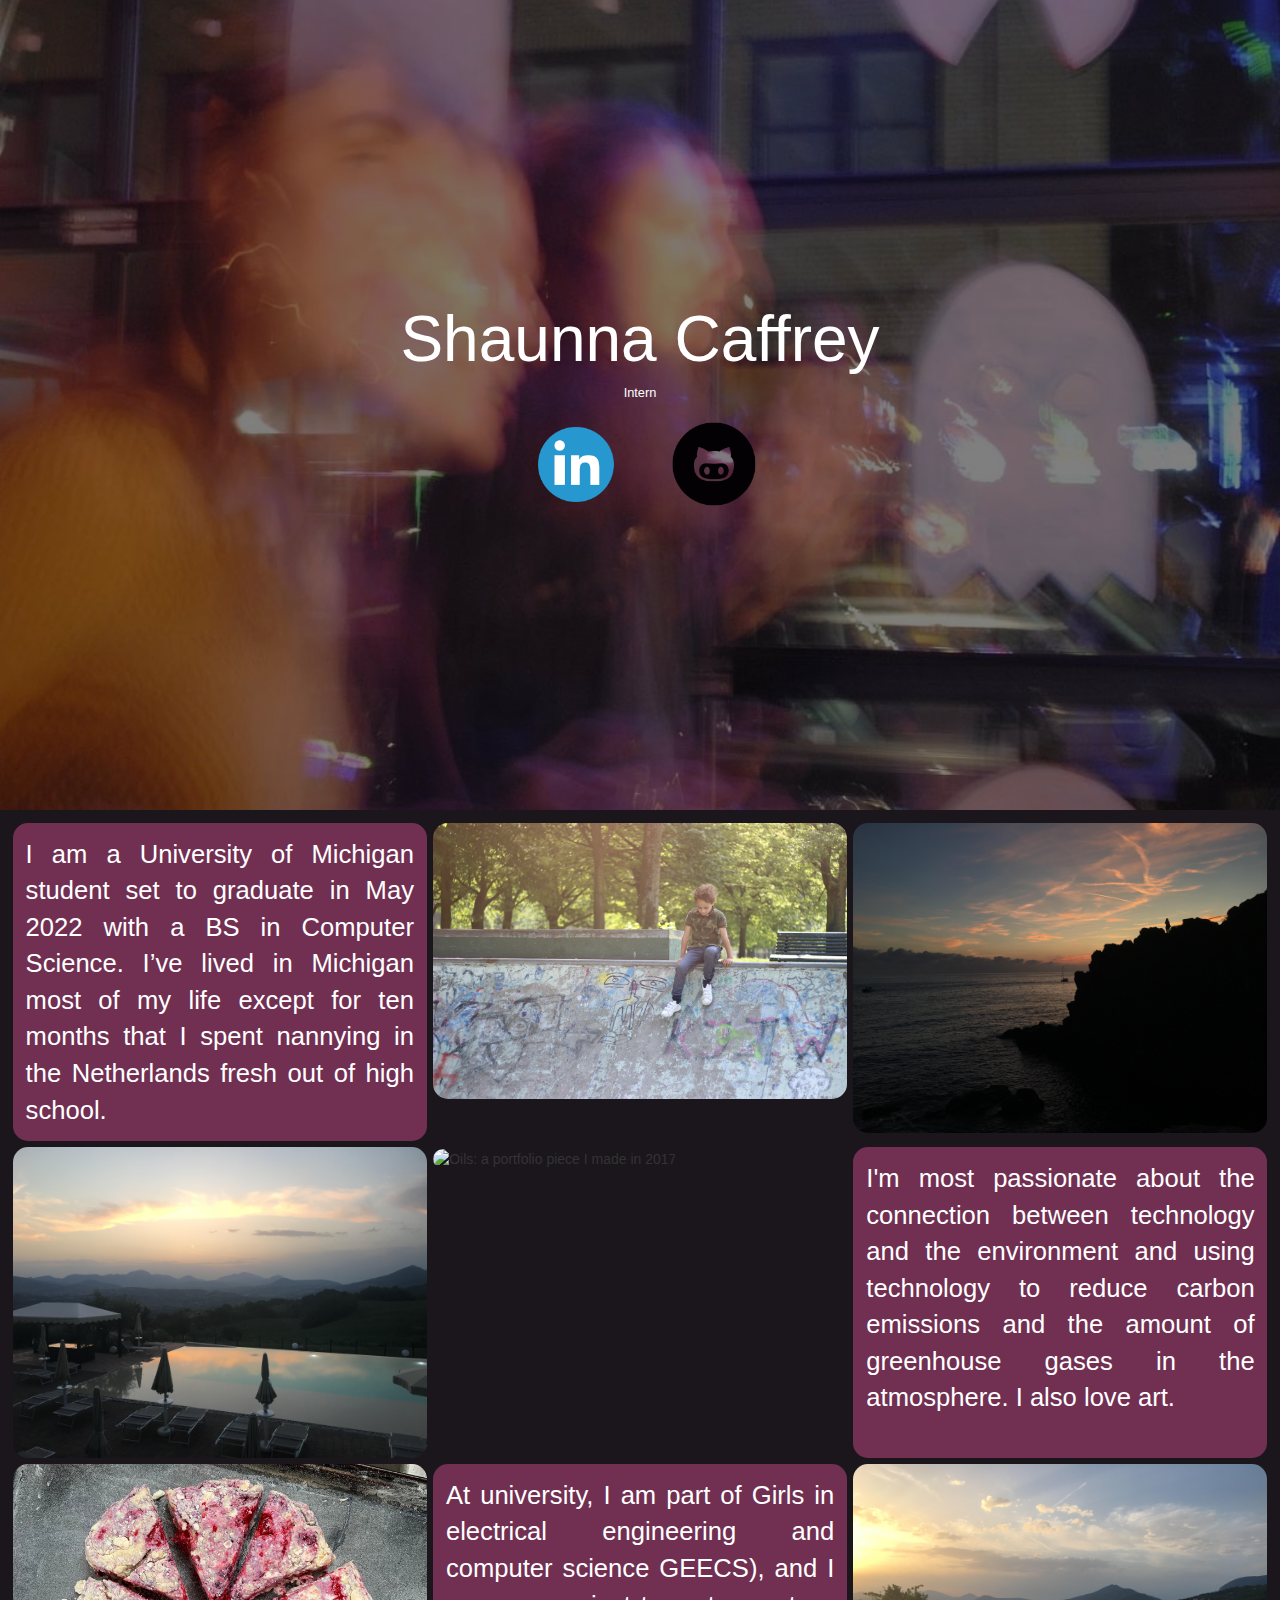
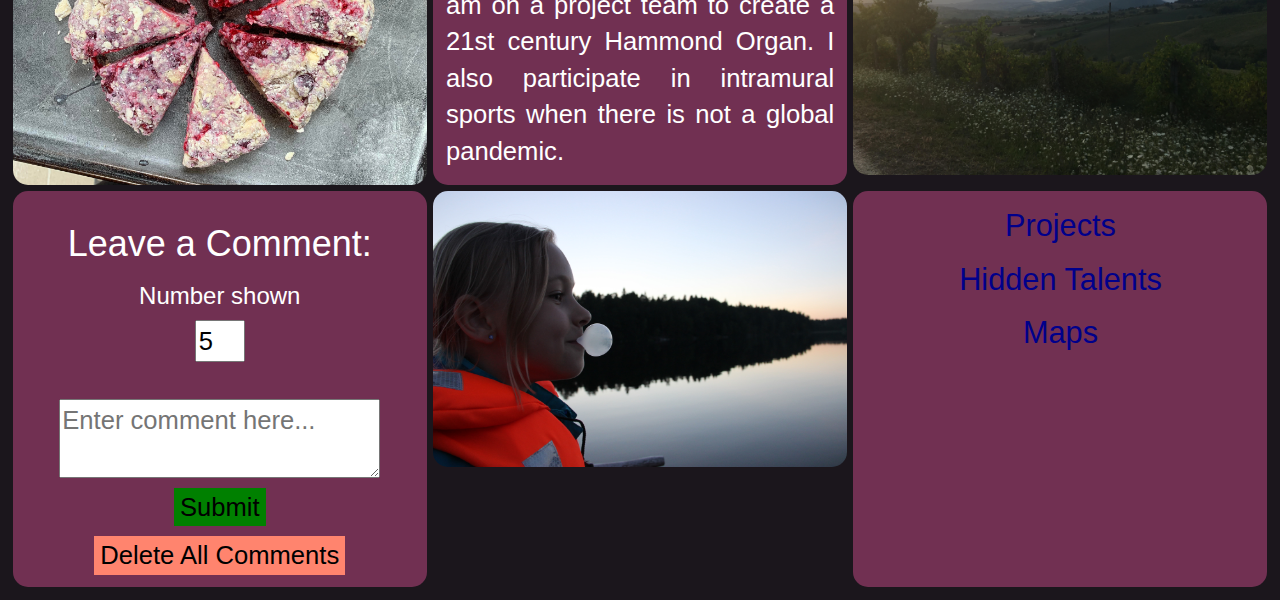
==== portfolio/src/main/webapp/index.html @ b06ecd88 "add map page, dark mode, markers" ====
<!DOCTYPE html>
<html>
  <head>
    <title>My Portfolio</title>
    <meta name="viewport" content="width=device-width, initial-scale=1">
    <style>
      body, html {
        height:100%;
        margin:0;
        font-family: arial, helvetica, sans-serif;
      }
    </style>
    <meta charset="utf-8">
    <link rel="stylesheet" href="https://maxcdn.bootstrapcdn.com/bootstrap/3.3.7/css/bootstrap.min.css">
    <link rel="stylesheet" href="style.css">
    <script src="script.js"></script>
    <script src="https://ajax.googleapis.com/ajax/libs/jquery/3.2.0/jquery.min.js"></script>
    <script src="https://maxcdn.bootstrapcdn.com/bootstrap/3.3.7/js/bootstrap.min.js"></script>

  </head>

  <body onload="getComments(fillNumComments())">
    <div class="hero-image">
      <div class="hero-text">
        <h1 style="font-size:5vw">Shaunna Caffrey</h1>
        <p style="font-size: 1vw">Intern</p>
        <p>
          <a href="https://www.linkedin.com/in/shaunna-caffrey-927516178">
              <img src="images/linkedIn.png"  class="logos" style="width:8vw;height:8vw">
          </a>
          <a href="https://github.com/shmcaffrey">
              <img src="images/github.png"  class="logos" style="width:6.5vw;height:6.5vw">
          </a>
        </p>
      </div>
    </div>
    <div class="break-container"></div>
    <div class="grid-container">
        <div class="grid-text">
          I am a University of Michigan student set to graduate in May 2022 with a BS in
          Computer Science. I’ve lived in Michigan most of my life except for ten months
          that I spent nannying in the Netherlands fresh out of high school.
        </div>
        <div class="grid-item">
            <img src="images/mo.jpg" style="max-width: 100%"
                 title="The Netherlands: one of the kids I nannied for hanging out at a skate park.">
        </div>
        <div class="grid-item">
            <img src="images/person.jpg" style="max-width: 100%"
                 title="Cinque Terre: On the cliffs to nowhere">
        </div>
        <div class="grid-item">
            <img src="images/pool.jpg" style="max-width: 100%" title="Fabriano, Italy: the infinity pool">
        </div>
        <div class="grid-item">
            <img src="images/Shaunna4.jpg" style="max-width: 100%" title="Oils: a portfolio piece I made in 2017">
        </div>
        <div class="grid-text">
          I'm most passionate about the connection between technology and the environment
          and using technology to reduce carbon emissions and the amount of greenhouse
          gases in the atmosphere. I also love art.
        </div>
        <div class="grid-item">
            <img src="images/scones.jpg" style="max-width: 100%" title="Scones:  Raspberry and lemon!">
        </div>
        <div class="grid-text">
          At university, I am part of Girls in electrical engineering and computer science
          GEECS), and I am on a project team to create a 21st century Hammond Organ. I also
          participate in intramural sports when there is not a global pandemic.
        </div>
        <div class="grid-item">
            <img src="images/mtn1.jpg" style="max-width: 100%" title="Fabriano: The beautiful countryside">
        </div>
        <div style="text-align: center" class="grid-text">
          <h1>Leave a Comment:</h1>
          <h3>Number shown</h3>
          <form action="/data" style="color:black">
            <input type="number" style="width:50px" id="num-comments" name="num-comments" min="0" value="5" onchange="getComments(this.value)">
           </form>
           <br/>
           <form action="/data" method="POST" style="color:black">
            <textarea name="text-input" placeholder="Enter comment here..."></textarea>
            <input id="submit-button" type="submit"/>
          </form>
          <ul id="comment-container"></ul>
          <form action="/data" method="POST" style="color:black">
            <button id="delete-button" onclick="deleteAllComments()">Delete All Comments</button>
          </form>
        </div>
        <div class="grid-item">
            <img src="images/gum.jpg" style="max-width: 100%;" alt="Photo of girl blowing bubblegum"
                 title="Stockholm, Sweden: cousin blowing bubble gum while looking for otters">
        </div>
        <div style="text-align: center" class="grid-text">
            <p><a href="projects.html">Projects</a></P>
            <p><a href="hidTalents.html">Hidden Talents</a></p>
            <p><a href="maps.html">Maps</a></p>
        </div>
    </div>
  </body>
</html>
---- portfolio/src/main/webapp/style.css ----
body {
  background: #1B161C;
  background-repeat: no-repeat;
  background-attachment: fixed;
  background-size: cover;
}

#content {
  padding-left: 10%;
  padding-right: 10%;
  font-family: arial;
}

#break-container {
  margin-top: 20px;
}

#greeting-container {
    margin-top: 20px;
}

.hero-image{
  background-image: linear-gradient(rgba(0,0,0,.5), rgba(0,0,0,.5)), url(images/back.jpg);
  height: 90%;
  background-position: center;
  background-repeat: none;
  background-size: cover;
  position: relative;
}

.hero-text {
  text-align: center;
  position: absolute;
  top: 50%;
  left: 50%;
  transform: translate(-50%, -50%);
  color: white;
}

.grid-container {
    display: grid;
    grid-template-columns: 33% 33% 33%;
    padding: 1vw;
    grid-gap: .5vw;
}

.grid-text {
    border-radius: 15px;
    background-color: #713052;
    text-align: justify;
    color: white;
    padding: 1vw;
    font-size: 2vw;
}

.grid-item {
    border-radius: 15px;
}


a:link {
    font-size: larger;
    padding: 20px;
    color: darkblue;
    background-color: transparent;
    text-decoration: none;
}

a:visited {
    color: lightblue;
}

a:hover {
    color: blueviolet;
    text-decoration: underline;
}

img {
    border-radius: 15px;
    max-width: 100%;
}

.logos:hover {
    opacity: 0.7;
    cursor: pointer;
}

#delete-button {
    background-color: rgb(255, 132, 110);
    border:none;
}

#submit-button {
  background-color:green;
  border:none;
}
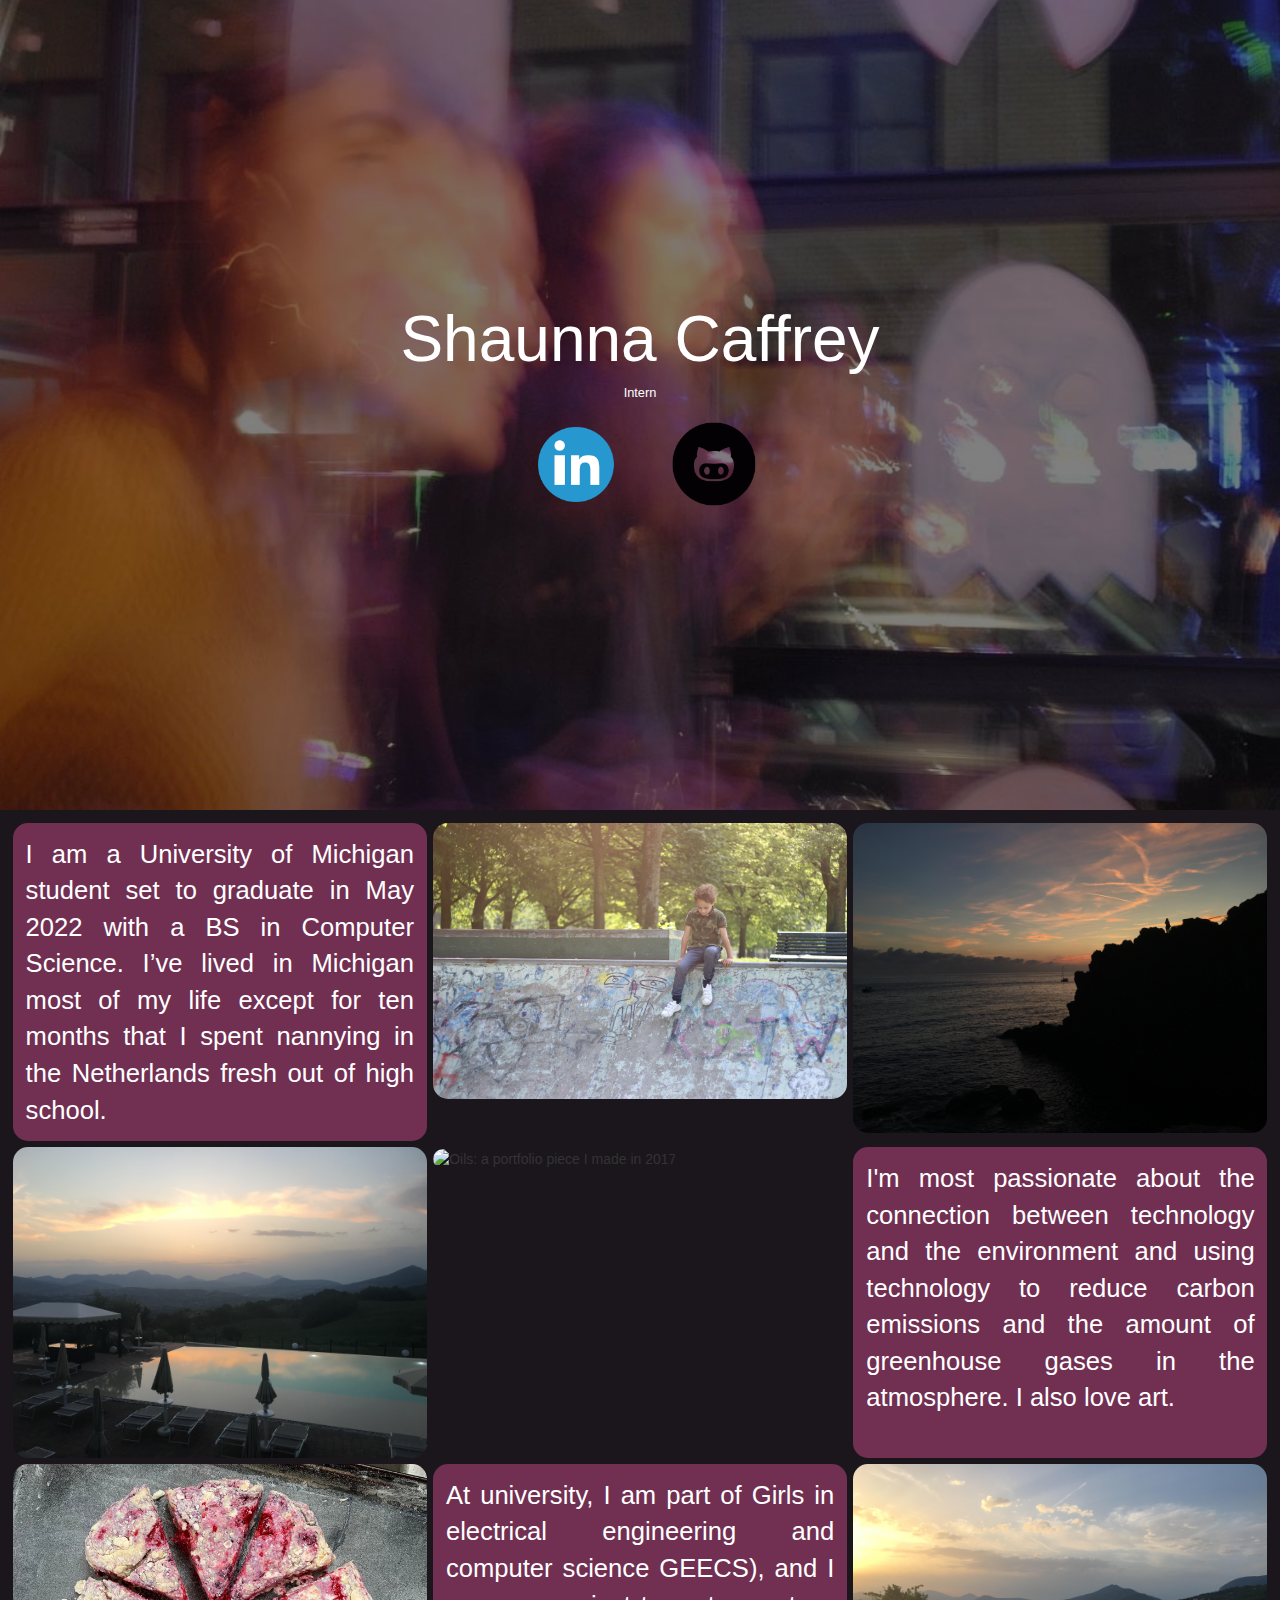
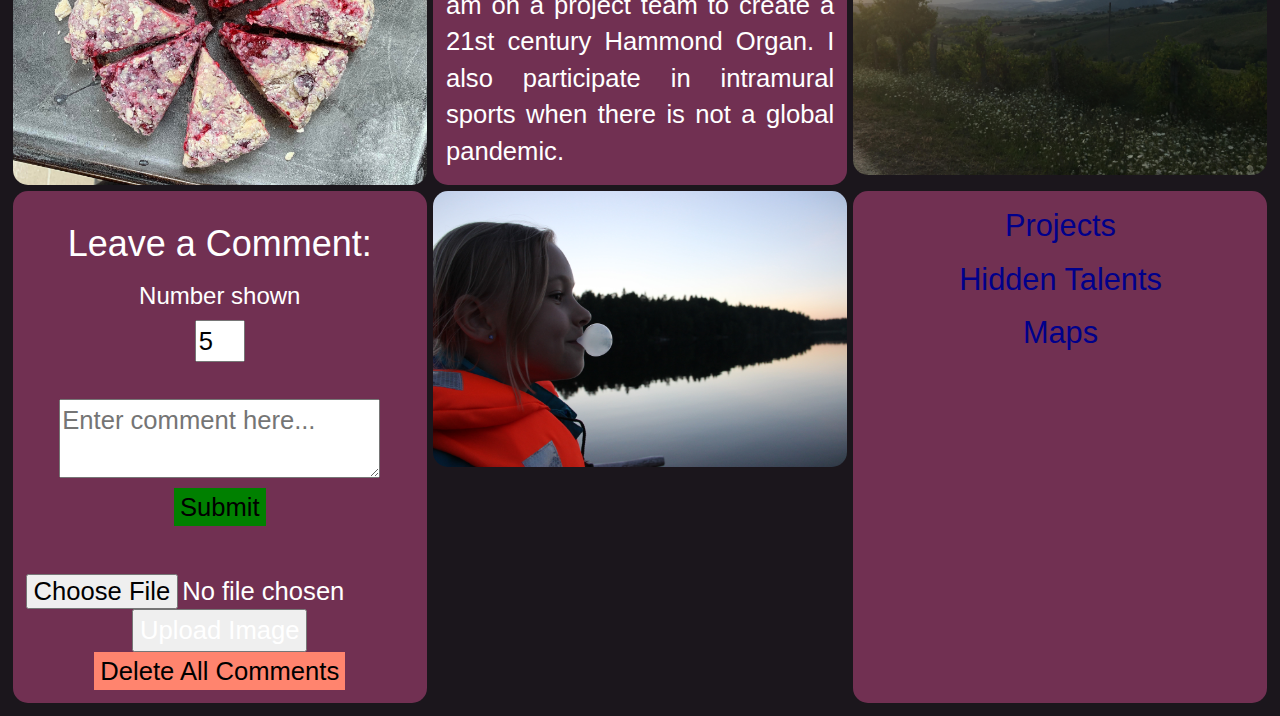
==== commit d249e5aa: "add blobstore entities" ====
--- a/portfolio/src/main/webapp/index.html
+++ b/portfolio/src/main/webapp/index.html
@@ -34,68 +34,94 @@
         </p>
       </div>
     </div>
+
+<!-- TODO https://www.w3schools.com/howto/tryit.asp?filename=tryhow_css_image_grid_responsive responsive grid for style  -->
+
     <div class="break-container"></div>
     <div class="grid-container">
-        <div class="grid-text">
-          I am a University of Michigan student set to graduate in May 2022 with a BS in
-          Computer Science. I’ve lived in Michigan most of my life except for ten months
-          that I spent nannying in the Netherlands fresh out of high school.
-        </div>
-        <div class="grid-item">
-            <img src="images/mo.jpg" style="max-width: 100%"
-                 title="The Netherlands: one of the kids I nannied for hanging out at a skate park.">
-        </div>
-        <div class="grid-item">
-            <img src="images/person.jpg" style="max-width: 100%"
-                 title="Cinque Terre: On the cliffs to nowhere">
-        </div>
-        <div class="grid-item">
-            <img src="images/pool.jpg" style="max-width: 100%" title="Fabriano, Italy: the infinity pool">
-        </div>
-        <div class="grid-item">
-            <img src="images/Shaunna4.jpg" style="max-width: 100%" title="Oils: a portfolio piece I made in 2017">
-        </div>
-        <div class="grid-text">
-          I'm most passionate about the connection between technology and the environment
-          and using technology to reduce carbon emissions and the amount of greenhouse
-          gases in the atmosphere. I also love art.
-        </div>
-        <div class="grid-item">
-            <img src="images/scones.jpg" style="max-width: 100%" title="Scones:  Raspberry and lemon!">
-        </div>
-        <div class="grid-text">
-          At university, I am part of Girls in electrical engineering and computer science
-          GEECS), and I am on a project team to create a 21st century Hammond Organ. I also
-          participate in intramural sports when there is not a global pandemic.
-        </div>
-        <div class="grid-item">
-            <img src="images/mtn1.jpg" style="max-width: 100%" title="Fabriano: The beautiful countryside">
-        </div>
-        <div style="text-align: center" class="grid-text">
-          <h1>Leave a Comment:</h1>
-          <h3>Number shown</h3>
-          <form action="/data" style="color:black">
-            <input type="number" style="width:50px" id="num-comments" name="num-comments" min="0" value="5" onchange="getComments(this.value)">
-           </form>
-           <br/>
-           <form action="/data" method="POST" style="color:black">
-            <textarea name="text-input" placeholder="Enter comment here..."></textarea>
-            <input id="submit-button" type="submit"/>
-          </form>
-          <ul id="comment-container"></ul>
-          <form action="/data" method="POST" style="color:black">
-            <button id="delete-button" onclick="deleteAllComments()">Delete All Comments</button>
-          </form>
-        </div>
-        <div class="grid-item">
-            <img src="images/gum.jpg" style="max-width: 100%;" alt="Photo of girl blowing bubblegum"
-                 title="Stockholm, Sweden: cousin blowing bubble gum while looking for otters">
-        </div>
-        <div style="text-align: center" class="grid-text">
-            <p><a href="projects.html">Projects</a></P>
-            <p><a href="hidTalents.html">Hidden Talents</a></p>
-            <p><a href="maps.html">Maps</a></p>
-        </div>
+      <div class="grid-text">
+        I am a University of Michigan student set to graduate in May 2022 with a BS in
+        Computer Science. I’ve lived in Michigan most of my life except for ten months
+        that I spent nannying in the Netherlands fresh out of high school.
+      </div>
+      
+      <div class="grid-item">
+          <img src="images/mo.jpg" style="max-width: 100%"
+                title="The Netherlands: one of the kids I nannied for hanging out at a skate park.">
+      </div>
+      <div class="grid-item">
+          <img src="images/person.jpg" style="max-width: 100%"
+                title="Cinque Terre: On the cliffs to nowhere">
+      </div>
+      <div class="grid-item">
+          <img src="images/pool.jpg" style="max-width: 100%" title="Fabriano, Italy: the infinity pool">
+      </div>
+      <div class="grid-item">
+          <img src="images/Shaunna4.jpg" style="max-width: 100%" title="Oils: a portfolio piece I made in 2017">
+      </div>
+
+      <div class="grid-text">
+        I'm most passionate about the connection between technology and the environment
+        and using technology to reduce carbon emissions and the amount of greenhouse
+        gases in the atmosphere. I also love art.
+      </div>
+
+      <div class="grid-item">
+          <img src="images/scones.jpg" style="max-width: 100%" title="Scones:  Raspberry and lemon!">
+      </div>
+
+      <div class="grid-text">
+        At university, I am part of Girls in electrical engineering and computer science
+        GEECS), and I am on a project team to create a 21st century Hammond Organ. I also
+        participate in intramural sports when there is not a global pandemic.
+      </div>
+
+      <div class="grid-item">
+          <img src="images/mtn1.jpg" style="max-width: 100%" title="Fabriano: The beautiful countryside">
+      </div>
+
+      <div style="text-align: center" class="grid-text">
+        <h1>Leave a Comment:</h1>
+        <h3>Number shown</h3>
+
+        <form action="/data" style="color:black">
+          <input type="number" style="width:50px" id="num-comments" name="num-comments" min="0" value="5" onchange="getComments(this.value)">
+        </form>
+        <br/>
+
+        <form action="/data" method="POST" style="color:black">
+          <textarea name="text-input" placeholder="Enter comment here..."></textarea>
+          <input id="submit-button" type="submit"/>
+          <br/>
+        </form>
+
+        <ul id="comment-container"></ul>
+
+        <form id="image-form" class="hidden" method="POST" enctype="multipart/form-data">
+          <br/>
+          <input type="file" name="image">
+          <input type="submit" value="Upload Image">
+          </br>
+        </form>
+
+        <form action="/data" method="POST" style="color:black">
+          <button id="delete-button" onclick="deleteAllComments()">Delete All Comments</button>
+        </form>
+
+      </div>
+
+      <div class="grid-item">
+          <img src="images/gum.jpg" style="max-width: 100%;" alt="Photo of girl blowing bubblegum"
+                title="Stockholm, Sweden: cousin blowing bubble gum while looking for otters">
+      </div>
+
+      <div style="text-align: center" class="grid-text">
+          <p><a href="projects.html">Projects</a></P>
+          <p><a href="hidTalents.html">Hidden Talents</a></p>
+          <p><a href="maps.html">Maps</a></p>
+      </div>
+      <div hidden class="slideshow-container">
+      </div>
     </div>
   </body>
 </html>
--- a/portfolio/src/main/webapp/style.css
+++ b/portfolio/src/main/webapp/style.css
@@ -93,4 +93,103 @@
 #submit-button {
   background-color:green;
   border:none;
+}
+
+/* elements below are for slideshow */
+* {box-sizing: border-box}
+body {font-family: Verdana, sans-serif; margin:0}
+.mySlides {display: none}
+img {vertical-align: middle;}
+
+/* Slideshow container */
+.slideshow-container {
+  max-width: 1000px;
+  position: relative;
+  margin: auto;
+}
+
+/* Next & previous buttons */
+.prev, .next {
+  cursor: pointer;
+  position: absolute;
+  top: 50%;
+  width: auto;
+  padding: 16px;
+  margin-top: -22px;
+  color: white;
+  font-weight: bold;
+  font-size: 18px;
+  transition: 0.6s ease;
+  border-radius: 0 3px 3px 0;
+  user-select: none;
+}
+
+/* Position the "next button" to the right */
+.next {
+  right: 0;
+  border-radius: 3px 0 0 3px;
+}
+
+/* On hover, add a black background color with a little bit see-through */
+.prev:hover, .next:hover {
+  background-color: rgba(0,0,0,0.8);
+}
+
+/* Caption text */
+.text {
+  color: #f2f2f2;
+  font-size: 15px;
+  padding: 8px 12px;
+  position: absolute;
+  bottom: 8px;
+  width: 100%;
+  text-align: center;
+}
+
+/* Number text (1/3 etc) */
+.numbertext {
+  color: #f2f2f2;
+  font-size: 12px;
+  padding: 8px 12px;
+  position: absolute;
+  top: 0;
+}
+
+/* The dots/bullets/indicators */
+.dot {
+  cursor: pointer;
+  height: 15px;
+  width: 15px;
+  margin: 0 2px;
+  background-color: #bbb;
+  border-radius: 50%;
+  display: inline-block;
+  transition: background-color 0.6s ease;
+}
+
+.active, .dot:hover {
+  background-color: #717171;
+}
+
+/* Fading animation */
+.fade {
+  -webkit-animation-name: fade;
+  -webkit-animation-duration: 1.5s;
+  animation-name: fade;
+  animation-duration: 1.5s;
+}
+
+@-webkit-keyframes fade {
+  from {opacity: .4} 
+  to {opacity: 1}
+}
+
+@keyframes fade {
+  from {opacity: .4} 
+  to {opacity: 1}
+}
+
+/* On smaller screens, decrease text size */
+@media only screen and (max-width: 300px) {
+  .prev, .next,.text {font-size: 11px}
 }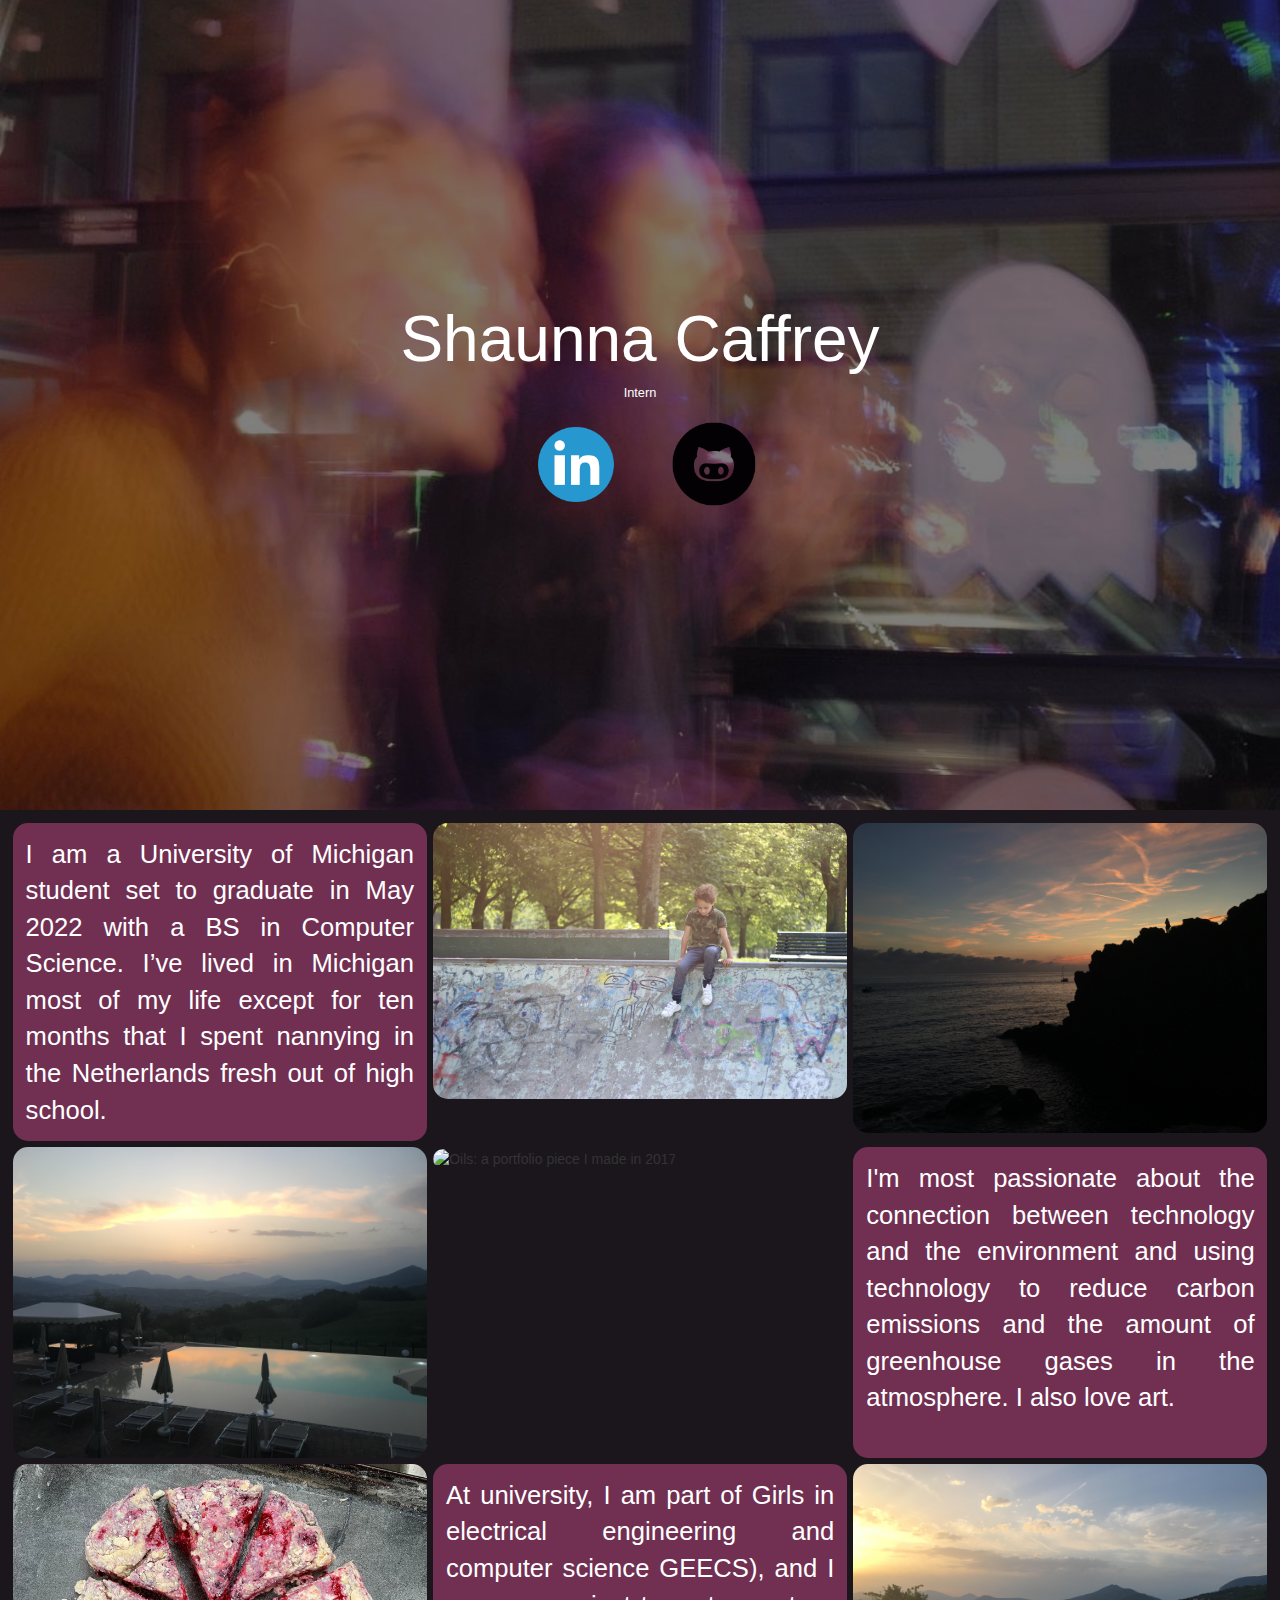
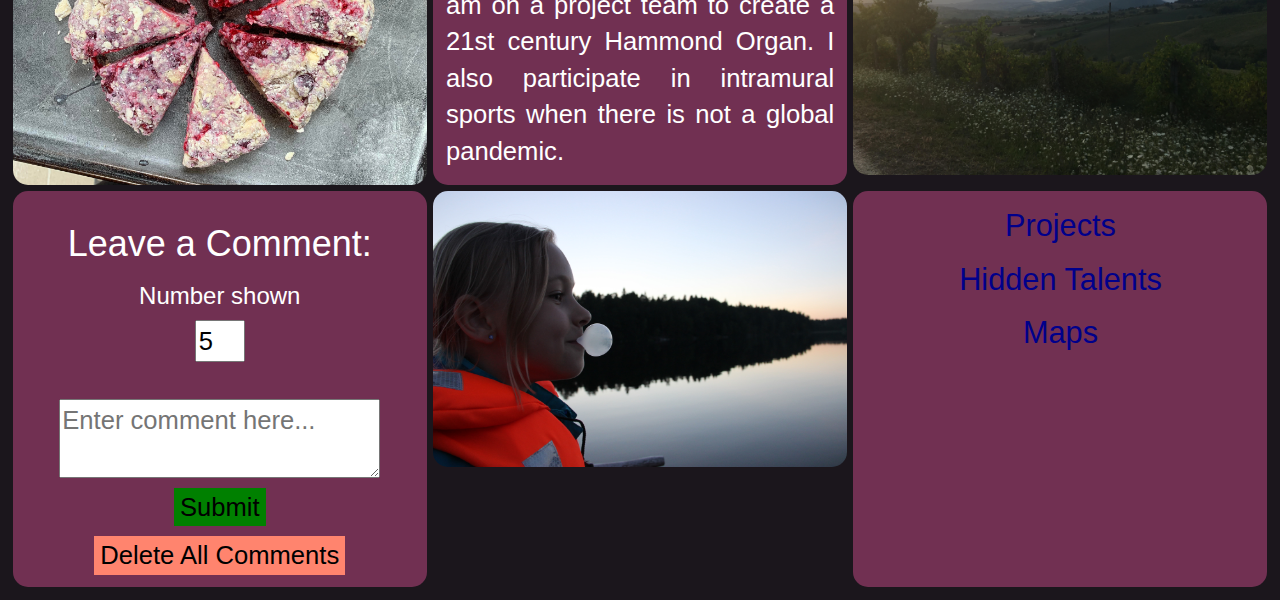
==== commit 5e0cb6aa: "Merge pull request #17 from shmcaffrey/ShDevelopment" ====
--- a/portfolio/src/main/webapp/index.html
+++ b/portfolio/src/main/webapp/index.html
@@ -34,94 +34,68 @@
         </p>
       </div>
     </div>
-
-<!-- TODO https://www.w3schools.com/howto/tryit.asp?filename=tryhow_css_image_grid_responsive responsive grid for style  -->
-
     <div class="break-container"></div>
     <div class="grid-container">
-      <div class="grid-text">
-        I am a University of Michigan student set to graduate in May 2022 with a BS in
-        Computer Science. I’ve lived in Michigan most of my life except for ten months
-        that I spent nannying in the Netherlands fresh out of high school.
-      </div>
-      
-      <div class="grid-item">
-          <img src="images/mo.jpg" style="max-width: 100%"
-                title="The Netherlands: one of the kids I nannied for hanging out at a skate park.">
-      </div>
-      <div class="grid-item">
-          <img src="images/person.jpg" style="max-width: 100%"
-                title="Cinque Terre: On the cliffs to nowhere">
-      </div>
-      <div class="grid-item">
-          <img src="images/pool.jpg" style="max-width: 100%" title="Fabriano, Italy: the infinity pool">
-      </div>
-      <div class="grid-item">
-          <img src="images/Shaunna4.jpg" style="max-width: 100%" title="Oils: a portfolio piece I made in 2017">
-      </div>
-
-      <div class="grid-text">
-        I'm most passionate about the connection between technology and the environment
-        and using technology to reduce carbon emissions and the amount of greenhouse
-        gases in the atmosphere. I also love art.
-      </div>
-
-      <div class="grid-item">
-          <img src="images/scones.jpg" style="max-width: 100%" title="Scones:  Raspberry and lemon!">
-      </div>
-
-      <div class="grid-text">
-        At university, I am part of Girls in electrical engineering and computer science
-        GEECS), and I am on a project team to create a 21st century Hammond Organ. I also
-        participate in intramural sports when there is not a global pandemic.
-      </div>
-
-      <div class="grid-item">
-          <img src="images/mtn1.jpg" style="max-width: 100%" title="Fabriano: The beautiful countryside">
-      </div>
-
-      <div style="text-align: center" class="grid-text">
-        <h1>Leave a Comment:</h1>
-        <h3>Number shown</h3>
-
-        <form action="/data" style="color:black">
-          <input type="number" style="width:50px" id="num-comments" name="num-comments" min="0" value="5" onchange="getComments(this.value)">
-        </form>
-        <br/>
-
-        <form action="/data" method="POST" style="color:black">
-          <textarea name="text-input" placeholder="Enter comment here..."></textarea>
-          <input id="submit-button" type="submit"/>
-          <br/>
-        </form>
-
-        <ul id="comment-container"></ul>
-
-        <form id="image-form" class="hidden" method="POST" enctype="multipart/form-data">
-          <br/>
-          <input type="file" name="image">
-          <input type="submit" value="Upload Image">
-          </br>
-        </form>
-
-        <form action="/data" method="POST" style="color:black">
-          <button id="delete-button" onclick="deleteAllComments()">Delete All Comments</button>
-        </form>
-
-      </div>
-
-      <div class="grid-item">
-          <img src="images/gum.jpg" style="max-width: 100%;" alt="Photo of girl blowing bubblegum"
-                title="Stockholm, Sweden: cousin blowing bubble gum while looking for otters">
-      </div>
-
-      <div style="text-align: center" class="grid-text">
-          <p><a href="projects.html">Projects</a></P>
-          <p><a href="hidTalents.html">Hidden Talents</a></p>
-          <p><a href="maps.html">Maps</a></p>
-      </div>
-      <div hidden class="slideshow-container">
-      </div>
+        <div class="grid-text">
+          I am a University of Michigan student set to graduate in May 2022 with a BS in
+          Computer Science. I’ve lived in Michigan most of my life except for ten months
+          that I spent nannying in the Netherlands fresh out of high school.
+        </div>
+        <div class="grid-item">
+            <img src="images/mo.jpg" style="max-width: 100%"
+                 title="The Netherlands: one of the kids I nannied for hanging out at a skate park.">
+        </div>
+        <div class="grid-item">
+            <img src="images/person.jpg" style="max-width: 100%"
+                 title="Cinque Terre: On the cliffs to nowhere">
+        </div>
+        <div class="grid-item">
+            <img src="images/pool.jpg" style="max-width: 100%" title="Fabriano, Italy: the infinity pool">
+        </div>
+        <div class="grid-item">
+            <img src="images/Shaunna4.jpg" style="max-width: 100%" title="Oils: a portfolio piece I made in 2017">
+        </div>
+        <div class="grid-text">
+          I'm most passionate about the connection between technology and the environment
+          and using technology to reduce carbon emissions and the amount of greenhouse
+          gases in the atmosphere. I also love art.
+        </div>
+        <div class="grid-item">
+            <img src="images/scones.jpg" style="max-width: 100%" title="Scones:  Raspberry and lemon!">
+        </div>
+        <div class="grid-text">
+          At university, I am part of Girls in electrical engineering and computer science
+          GEECS), and I am on a project team to create a 21st century Hammond Organ. I also
+          participate in intramural sports when there is not a global pandemic.
+        </div>
+        <div class="grid-item">
+            <img src="images/mtn1.jpg" style="max-width: 100%" title="Fabriano: The beautiful countryside">
+        </div>
+        <div style="text-align: center" class="grid-text">
+          <h1>Leave a Comment:</h1>
+          <h3>Number shown</h3>
+          <form action="/data" style="color:black">
+            <input type="number" style="width:50px" id="num-comments" name="num-comments" min="0" value="5" onchange="getComments(this.value)">
+           </form>
+           <br/>
+           <form action="/data" method="POST" style="color:black">
+            <textarea name="text-input" placeholder="Enter comment here..."></textarea>
+            <input id="submit-button" type="submit"/>
+          </form>
+          <ul id="comment-container"></ul>
+          <form action="/data" method="POST" style="color:black">
+            <button id="delete-button" onclick="deleteAllComments()">Delete All Comments</button>
+          </form>
+        </div>
+        <div class="grid-item">
+            <img src="images/gum.jpg" style="max-width: 100%;" alt="Photo of girl blowing bubblegum"
+                 title="Stockholm, Sweden: cousin blowing bubble gum while looking for otters">
+        </div>
+        <div style="text-align: center" class="grid-text">
+            <p><a href="projects.html">Projects</a></P>
+            <p><a href="hidTalents.html">Hidden Talents</a></p>
+            <p><a href="maps.html">Maps</a></p>
+        </div>
     </div>
   </body>
 </html>
--- a/portfolio/src/main/webapp/style.css
+++ b/portfolio/src/main/webapp/style.css
@@ -104,8 +104,16 @@
 /* Slideshow container */
 .slideshow-container {
   max-width: 1000px;
+  max-height: 700px;
   position: relative;
   margin: auto;
+}
+
+img.slideshow-img {
+    height: 50vw;
+    margin-left: auto;
+    margin-right: auto;
+    
 }
 
 /* Next & previous buttons */
@@ -171,24 +179,6 @@
   background-color: #717171;
 }
 
-/* Fading animation */
-.fade {
-  -webkit-animation-name: fade;
-  -webkit-animation-duration: 1.5s;
-  animation-name: fade;
-  animation-duration: 1.5s;
-}
-
-@-webkit-keyframes fade {
-  from {opacity: .4} 
-  to {opacity: 1}
-}
-
-@keyframes fade {
-  from {opacity: .4} 
-  to {opacity: 1}
-}
-
 /* On smaller screens, decrease text size */
 @media only screen and (max-width: 300px) {
   .prev, .next,.text {font-size: 11px}
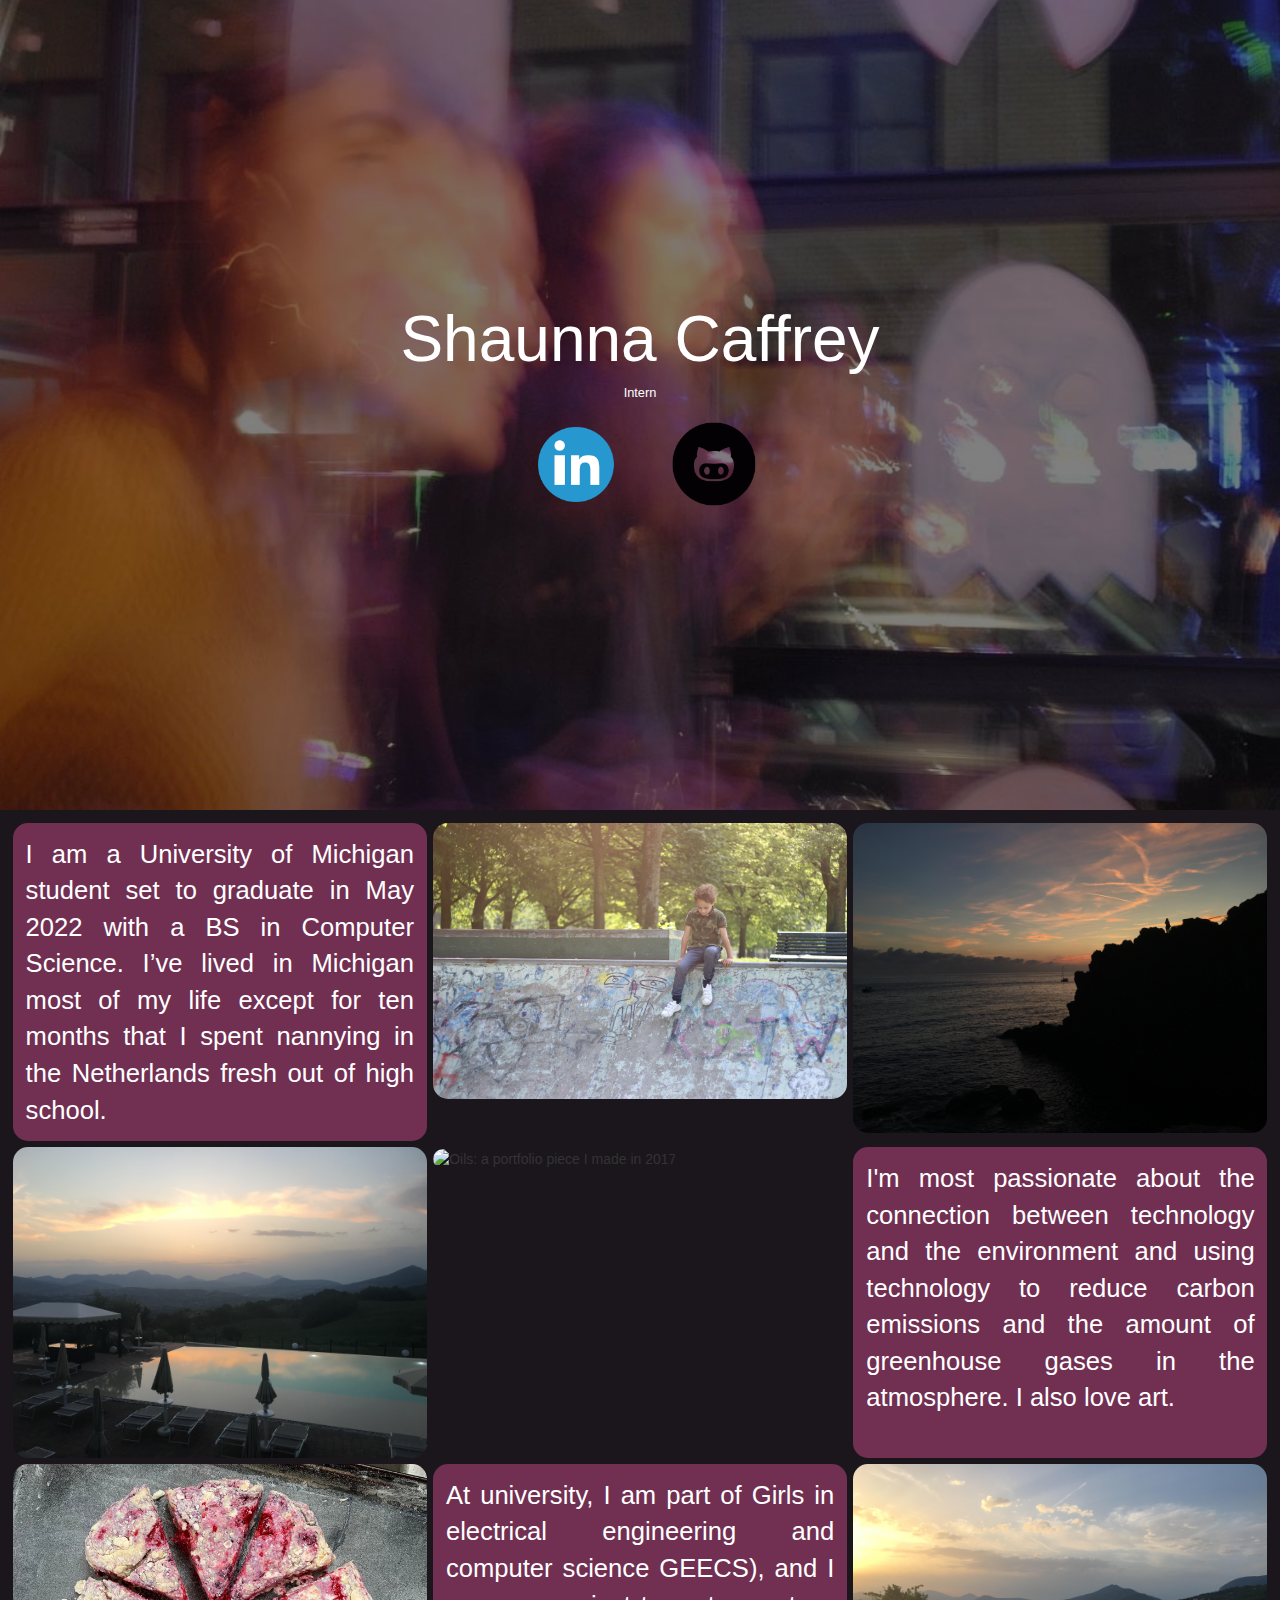
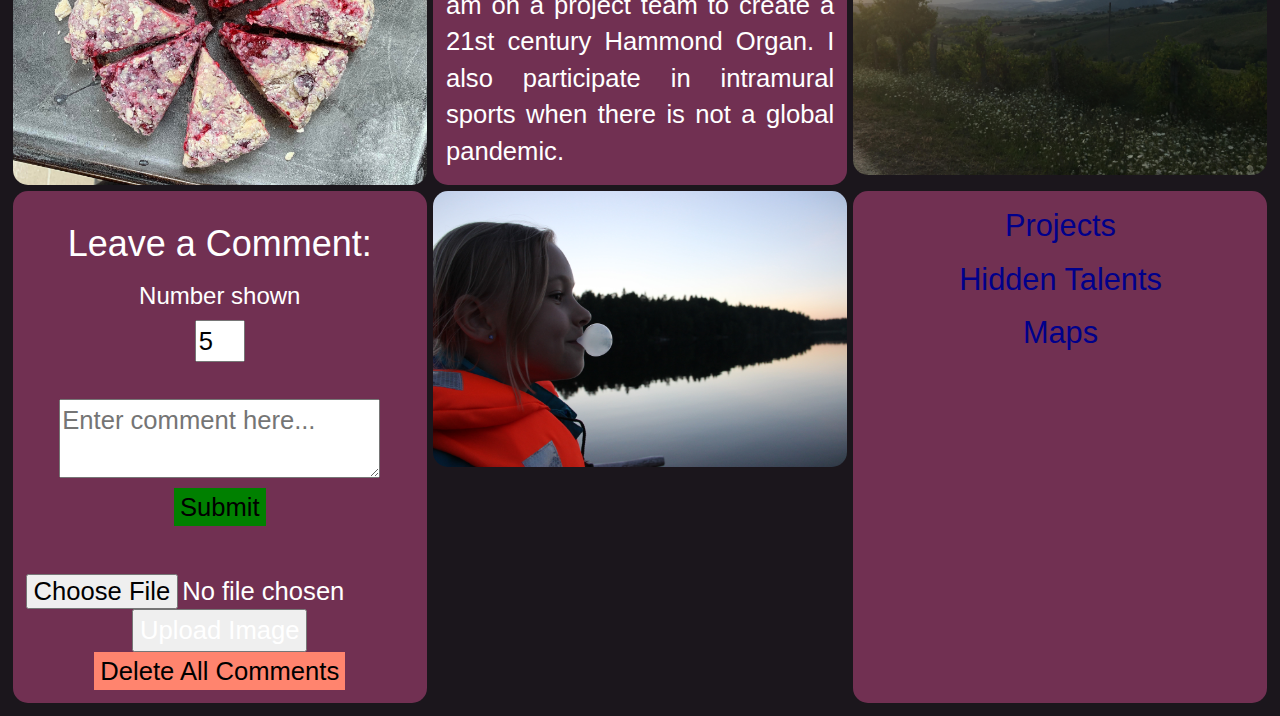
==== commit d8a158e7: "add blobstore and image slideshow, clean files" ====
--- a/portfolio/src/main/webapp/index.html
+++ b/portfolio/src/main/webapp/index.html
@@ -34,68 +34,100 @@
         </p>
       </div>
     </div>
+
+<!-- TODO https://www.w3schools.com/howto/tryit.asp?filename=tryhow_css_image_grid_responsive responsive grid for style  -->
+
     <div class="break-container"></div>
     <div class="grid-container">
-        <div class="grid-text">
-          I am a University of Michigan student set to graduate in May 2022 with a BS in
-          Computer Science. I’ve lived in Michigan most of my life except for ten months
-          that I spent nannying in the Netherlands fresh out of high school.
-        </div>
-        <div class="grid-item">
-            <img src="images/mo.jpg" style="max-width: 100%"
-                 title="The Netherlands: one of the kids I nannied for hanging out at a skate park.">
-        </div>
-        <div class="grid-item">
-            <img src="images/person.jpg" style="max-width: 100%"
-                 title="Cinque Terre: On the cliffs to nowhere">
-        </div>
-        <div class="grid-item">
-            <img src="images/pool.jpg" style="max-width: 100%" title="Fabriano, Italy: the infinity pool">
-        </div>
-        <div class="grid-item">
-            <img src="images/Shaunna4.jpg" style="max-width: 100%" title="Oils: a portfolio piece I made in 2017">
-        </div>
-        <div class="grid-text">
-          I'm most passionate about the connection between technology and the environment
-          and using technology to reduce carbon emissions and the amount of greenhouse
-          gases in the atmosphere. I also love art.
-        </div>
-        <div class="grid-item">
-            <img src="images/scones.jpg" style="max-width: 100%" title="Scones:  Raspberry and lemon!">
-        </div>
-        <div class="grid-text">
-          At university, I am part of Girls in electrical engineering and computer science
-          GEECS), and I am on a project team to create a 21st century Hammond Organ. I also
-          participate in intramural sports when there is not a global pandemic.
-        </div>
-        <div class="grid-item">
-            <img src="images/mtn1.jpg" style="max-width: 100%" title="Fabriano: The beautiful countryside">
-        </div>
-        <div style="text-align: center" class="grid-text">
-          <h1>Leave a Comment:</h1>
-          <h3>Number shown</h3>
-          <form action="/data" style="color:black">
-            <input type="number" style="width:50px" id="num-comments" name="num-comments" min="0" value="5" onchange="getComments(this.value)">
-           </form>
-           <br/>
-           <form action="/data" method="POST" style="color:black">
-            <textarea name="text-input" placeholder="Enter comment here..."></textarea>
-            <input id="submit-button" type="submit"/>
-          </form>
-          <ul id="comment-container"></ul>
-          <form action="/data" method="POST" style="color:black">
-            <button id="delete-button" onclick="deleteAllComments()">Delete All Comments</button>
-          </form>
-        </div>
-        <div class="grid-item">
-            <img src="images/gum.jpg" style="max-width: 100%;" alt="Photo of girl blowing bubblegum"
-                 title="Stockholm, Sweden: cousin blowing bubble gum while looking for otters">
-        </div>
-        <div style="text-align: center" class="grid-text">
-            <p><a href="projects.html">Projects</a></P>
-            <p><a href="hidTalents.html">Hidden Talents</a></p>
-            <p><a href="maps.html">Maps</a></p>
-        </div>
+      <div class="grid-text">
+        I am a University of Michigan student set to graduate in May 2022 with a BS in
+        Computer Science. I’ve lived in Michigan most of my life except for ten months
+        that I spent nannying in the Netherlands fresh out of high school.
+      </div>
+      
+      <div class="grid-item">
+          <img src="images/mo.jpg" style="max-width: 100%"
+                title="The Netherlands: one of the kids I nannied for hanging out at a skate park.">
+      </div>
+      <div class="grid-item">
+          <img src="images/person.jpg" style="max-width: 100%"
+                title="Cinque Terre: On the cliffs to nowhere">
+      </div>
+      <div class="grid-item">
+          <img src="images/pool.jpg" style="max-width: 100%" title="Fabriano, Italy: the infinity pool">
+      </div>
+      <div class="grid-item">
+          <img src="images/Shaunna4.jpg" style="max-width: 100%" title="Oils: a portfolio piece I made in 2017">
+      </div>
+
+      <div class="grid-text">
+        I'm most passionate about the connection between technology and the environment
+        and using technology to reduce carbon emissions and the amount of greenhouse
+        gases in the atmosphere. I also love art.
+      </div>
+
+      <div class="grid-item">
+          <img src="images/scones.jpg" style="max-width: 100%" title="Scones:  Raspberry and lemon!">
+      </div>
+
+      <div class="grid-text">
+        At university, I am part of Girls in electrical engineering and computer science
+        GEECS), and I am on a project team to create a 21st century Hammond Organ. I also
+        participate in intramural sports when there is not a global pandemic.
+      </div>
+
+      <div class="grid-item">
+          <img src="images/mtn1.jpg" style="max-width: 100%" title="Fabriano: The beautiful countryside">
+      </div>
+
+      <div style="text-align: center" class="grid-text">
+        <h1>Leave a Comment:</h1>
+        <h3>Number shown</h3>
+
+        <form action="/data" style="color:black">
+          <input type="number" style="width:50px" id="num-comments" name="num-comments" min="0" value="5" onchange="getComments(this.value)">
+        </form>
+        <br/>
+
+        <form action="/data" method="POST" style="color:black">
+          <textarea name="text-input" placeholder="Enter comment here..."></textarea>
+          <input id="submit-button" type="submit"/>
+          <br/>
+        </form>
+
+        <ul id="comment-container"></ul>
+
+        <form id="image-form" class="hidden" method="POST" enctype="multipart/form-data">
+          <br/>
+          <input type="file" name="image">
+          <input type="submit" value="Upload Image">
+          </br>
+        </form>
+
+        <form action="/data" method="POST" style="color:black">
+          <button id="delete-button" onclick="deleteAllComments()">Delete All Comments</button>
+        </form>
+
+      </div>
+
+      <div class="grid-item">
+          <img src="images/gum.jpg" style="max-width: 100%;" alt="Photo of girl blowing bubblegum"
+                title="Stockholm, Sweden: cousin blowing bubble gum while looking for otters">
+      </div>
+
+      <div style="text-align: center" class="grid-text">
+          <p><a href="projects.html">Projects</a></P>
+          <p><a href="hidTalents.html">Hidden Talents</a></p>
+          <p><a href="maps.html">Maps</a></p>
+      </div>
     </div>
+
+    <div class="break-container"></div>
+
+    <div class="slideshow-container hidden" id="slideshow">
+      <a class="prev" onclick="plusSlides(-1)">&#10094;</a>
+      <a class="next" onclick="plusSlides(1)">&#10095;</a>
+    </div>
+
   </body>
 </html>
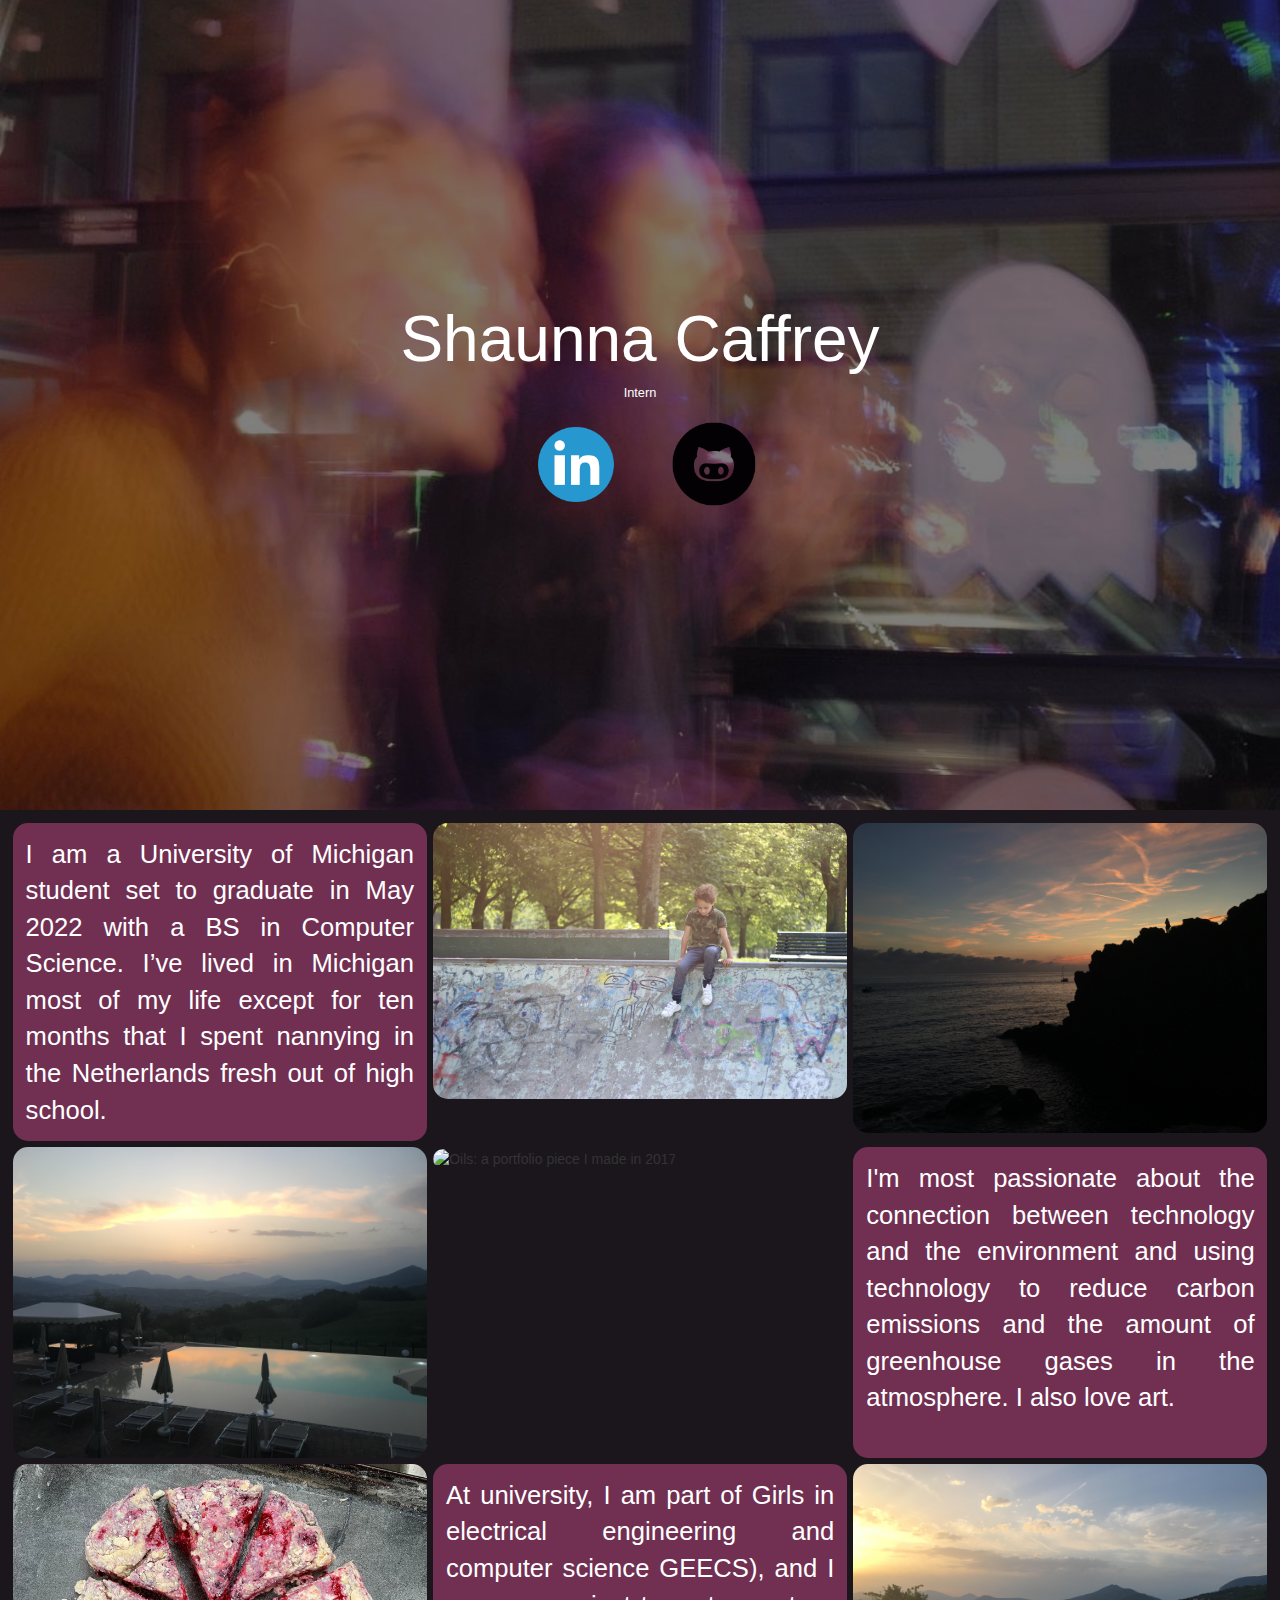
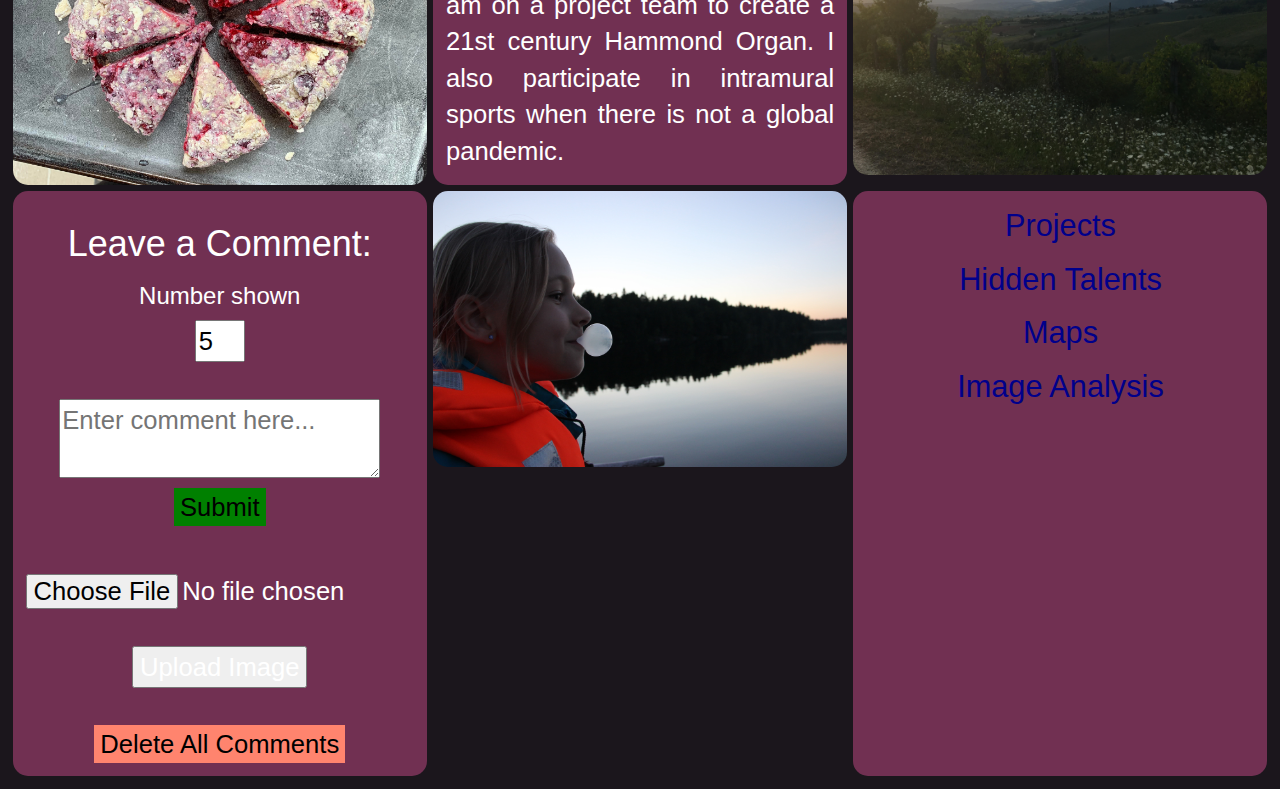
==== commit d98dbacd: "slideshow imgs centered" ====
--- a/portfolio/src/main/webapp/index.html
+++ b/portfolio/src/main/webapp/index.html
@@ -97,13 +97,14 @@
 
         <ul id="comment-container"></ul>
 
+        <br/>
         <form id="image-form" class="hidden" method="POST" enctype="multipart/form-data">
+          <input type="file" name="image">
           <br/>
-          <input type="file" name="image">
           <input type="submit" value="Upload Image">
-          </br>
         </form>
 
+        <br/>
         <form action="/data" method="POST" style="color:black">
           <button id="delete-button" onclick="deleteAllComments()">Delete All Comments</button>
         </form>
@@ -119,6 +120,7 @@
           <p><a href="projects.html">Projects</a></P>
           <p><a href="hidTalents.html">Hidden Talents</a></p>
           <p><a href="maps.html">Maps</a></p>
+          <p><a href="index.jsp">Image Analysis</a></p>
       </div>
     </div>
 
--- a/portfolio/src/main/webapp/style.css
+++ b/portfolio/src/main/webapp/style.css
@@ -98,7 +98,6 @@
 /* elements below are for slideshow */
 * {box-sizing: border-box}
 body {font-family: Verdana, sans-serif; margin:0}
-.mySlides {display: none}
 img {vertical-align: middle;}
 
 /* Slideshow container */
@@ -110,10 +109,15 @@
 }
 
 img.slideshow-img {
-    height: 50vw;
+    height: 20vw;
+    max-height: 700px;
     margin-left: auto;
     margin-right: auto;
-    
+}
+
+.mySlides {
+    display: none;
+    text-align: center;
 }
 
 /* Next & previous buttons */
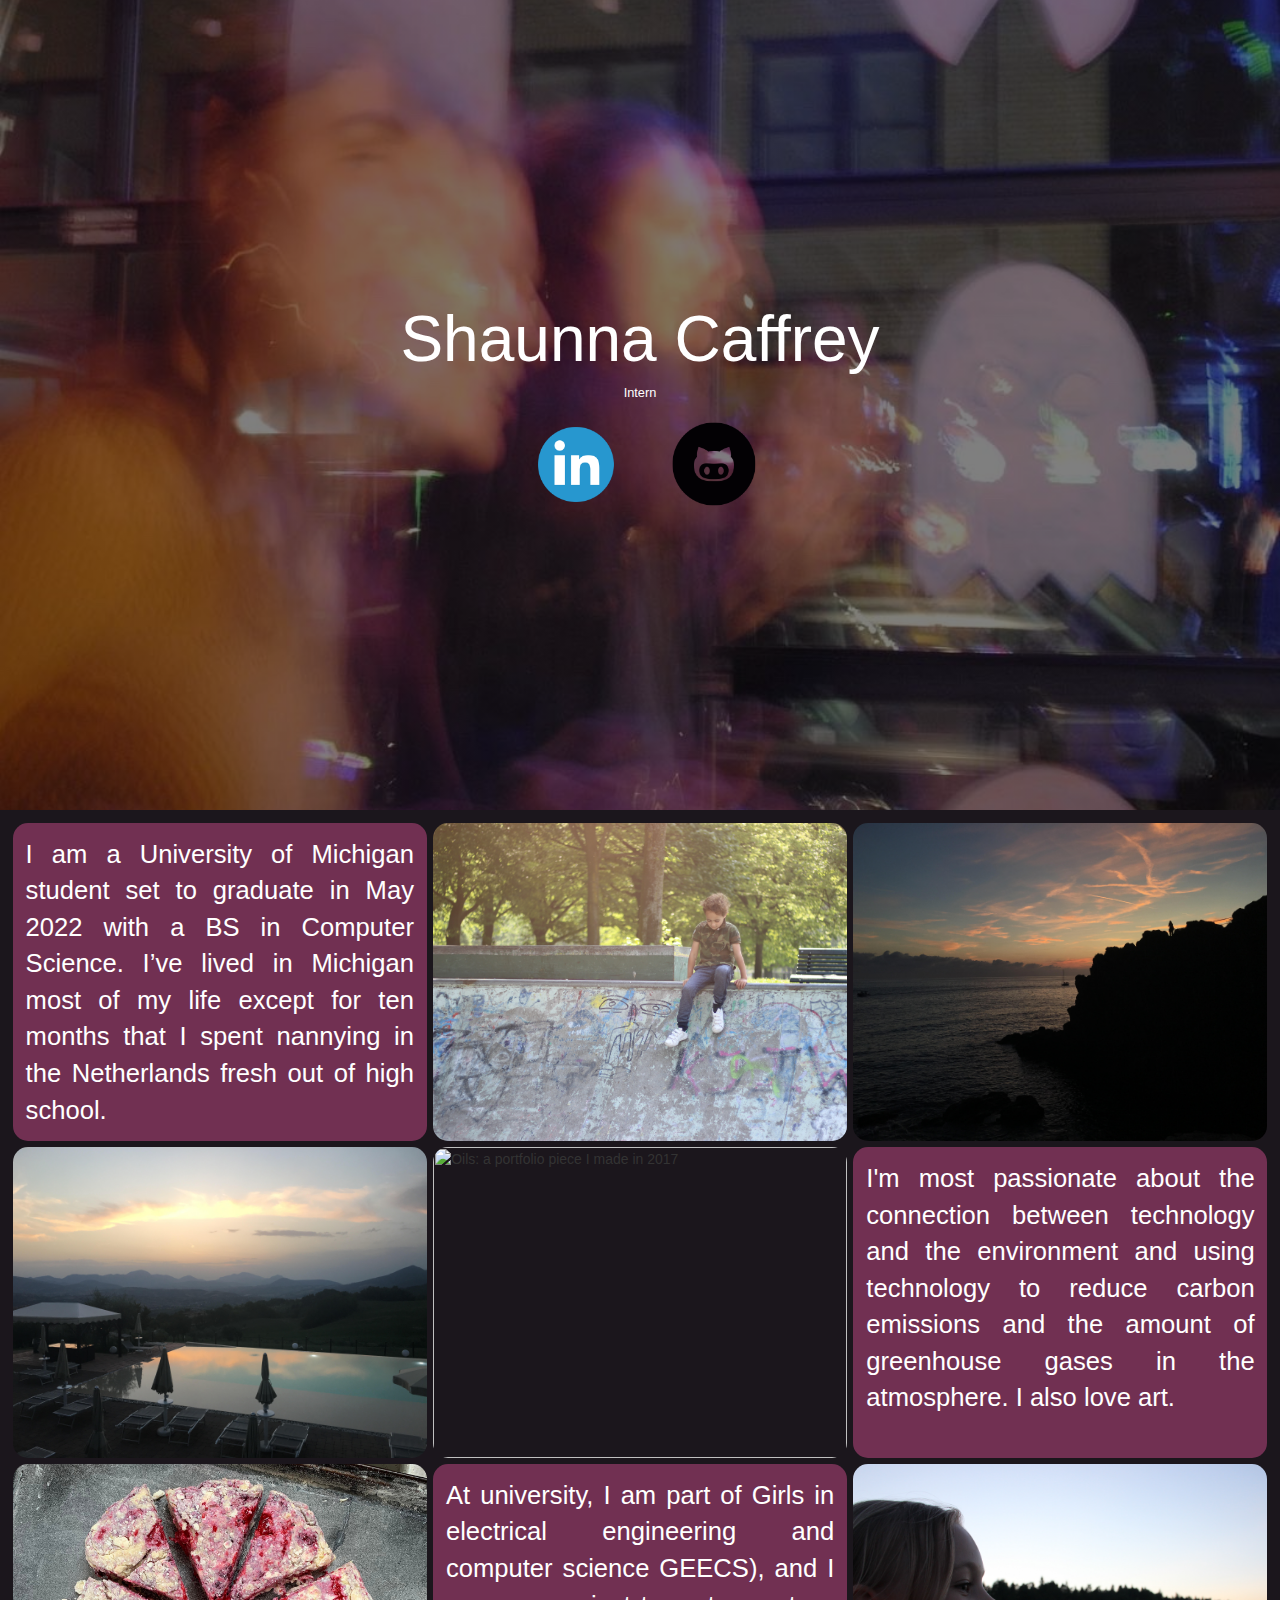
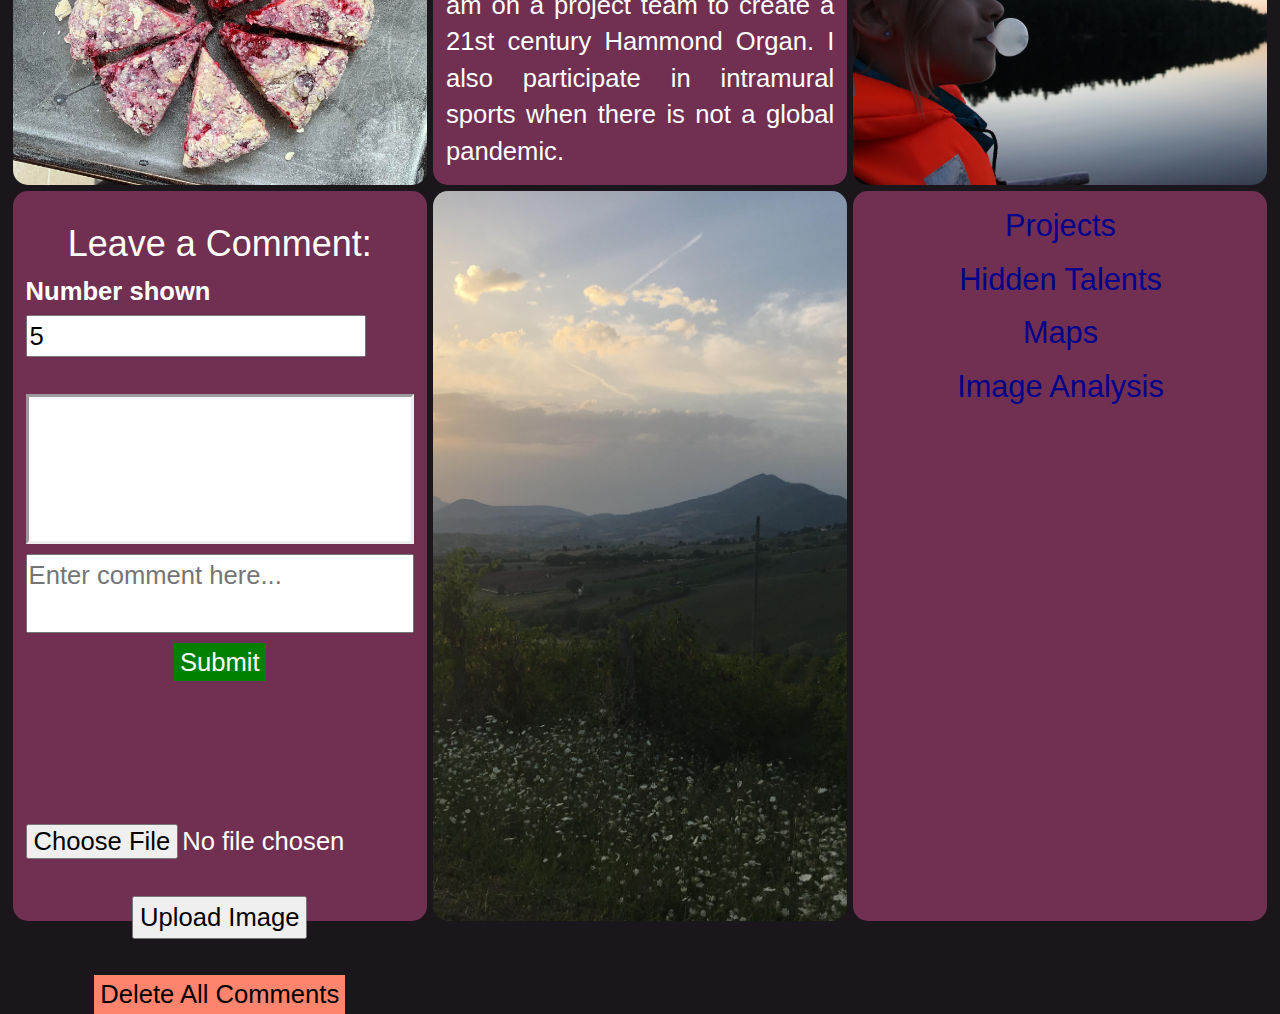
==== commit edbbcad1: "add style fixes" ====
--- a/portfolio/src/main/webapp/index.html
+++ b/portfolio/src/main/webapp/index.html
@@ -46,18 +46,18 @@
       </div>
       
       <div class="grid-item">
-          <img src="images/mo.jpg" style="max-width: 100%"
+          <img class="grid-img" src="images/mo.jpg"
                 title="The Netherlands: one of the kids I nannied for hanging out at a skate park.">
       </div>
       <div class="grid-item">
-          <img src="images/person.jpg" style="max-width: 100%"
+          <img class="grid-img" src="images/person.jpg"
                 title="Cinque Terre: On the cliffs to nowhere">
       </div>
       <div class="grid-item">
-          <img src="images/pool.jpg" style="max-width: 100%" title="Fabriano, Italy: the infinity pool">
+          <img class="grid-img" src="images/pool.jpg" style="max-width: 100%" title="Fabriano, Italy: the infinity pool">
       </div>
       <div class="grid-item">
-          <img src="images/Shaunna4.jpg" style="max-width: 100%" title="Oils: a portfolio piece I made in 2017">
+          <img class="grid-img" src="images/Shaunna4.jpg" title="Oils: a portfolio piece I made in 2017">
       </div>
 
       <div class="grid-text">
@@ -67,7 +67,7 @@
       </div>
 
       <div class="grid-item">
-          <img src="images/scones.jpg" style="max-width: 100%" title="Scones:  Raspberry and lemon!">
+          <img class="grid-img" src="images/scones.jpg" title="Scones:  Raspberry and lemon!">
       </div>
 
       <div class="grid-text">
@@ -77,31 +77,36 @@
       </div>
 
       <div class="grid-item">
-          <img src="images/mtn1.jpg" style="max-width: 100%" title="Fabriano: The beautiful countryside">
+          <img class="grid-img" src="images/gum.jpg" alt="Photo of girl blowing bubblegum"
+                title="Stockholm, Sweden: cousin blowing bubble gum while looking for otters">
       </div>
 
       <div style="text-align: center" class="grid-text">
         <h1>Leave a Comment:</h1>
-        <h3>Number shown</h3>
-
-        <form action="/data" style="color:black">
-          <input type="number" style="width:50px" id="num-comments" name="num-comments" min="0" value="5" onchange="getComments(this.value)">
+        
+        <div style="text-align:left">
+        <form action="/data">
+          <label for="num-comments">Number shown</label>
+          <input type="number" style="color:black" id="num-comments" name="num-comments" min="0" value="5" onchange="getComments(this.value)">
         </form>
+        </div>
         <br/>
 
-        <form action="/data" method="POST" style="color:black">
-          <textarea name="text-input" placeholder="Enter comment here..."></textarea>
-          <input id="submit-button" type="submit"/>
-          <br/>
-        </form>
+        <ul id="comment-container"></ul>
 
-        <ul id="comment-container"></ul>
+        <div style="height:33%" overflow="auto">
+          <form style=action="/data" method="POST">
+            <textarea name="text-input" placeholder="Enter comment here..."></textarea>
+            <br/>
+            <input id="submit-button" type="submit"/>
+          </form>
+        </div>
 
         <br/>
         <form id="image-form" class="hidden" method="POST" enctype="multipart/form-data">
           <input type="file" name="image">
           <br/>
-          <input type="submit" value="Upload Image">
+          <input type="submit" style="color:black" value="Upload Image">
         </form>
 
         <br/>
@@ -112,8 +117,7 @@
       </div>
 
       <div class="grid-item">
-          <img src="images/gum.jpg" style="max-width: 100%;" alt="Photo of girl blowing bubblegum"
-                title="Stockholm, Sweden: cousin blowing bubble gum while looking for otters">
+          <img class="grid-img" src="images/mtn1.jpg" title="Fabriano: The beautiful countryside">
       </div>
 
       <div style="text-align: center" class="grid-text">
--- a/portfolio/src/main/webapp/style.css
+++ b/portfolio/src/main/webapp/style.css
@@ -3,6 +3,12 @@
   background-repeat: no-repeat;
   background-attachment: fixed;
   background-size: cover;
+}
+
+textarea {
+    color: black;
+    width: 100%;
+    resize: none;
 }
 
 #content {
@@ -57,6 +63,16 @@
     border-radius: 15px;
 }
 
+#comment-container {
+    text-align: left;
+    font-size: 1vw;
+    background-color: white;
+    color: black;
+    border-style: inset;
+    width: 100%;
+    height: 150px;
+    overflow: auto;
+}
 
 a:link {
     font-size: larger;
@@ -77,7 +93,12 @@
 
 img {
     border-radius: 15px;
-    max-width: 100%;
+}
+
+img.grid-img {
+    width: 100%;
+    height: 100%;
+    object-fit: cover;
 }
 
 .logos:hover {
@@ -111,6 +132,7 @@
 img.slideshow-img {
     height: 20vw;
     max-height: 700px;
+    max-width: 100%;
     margin-left: auto;
     margin-right: auto;
 }
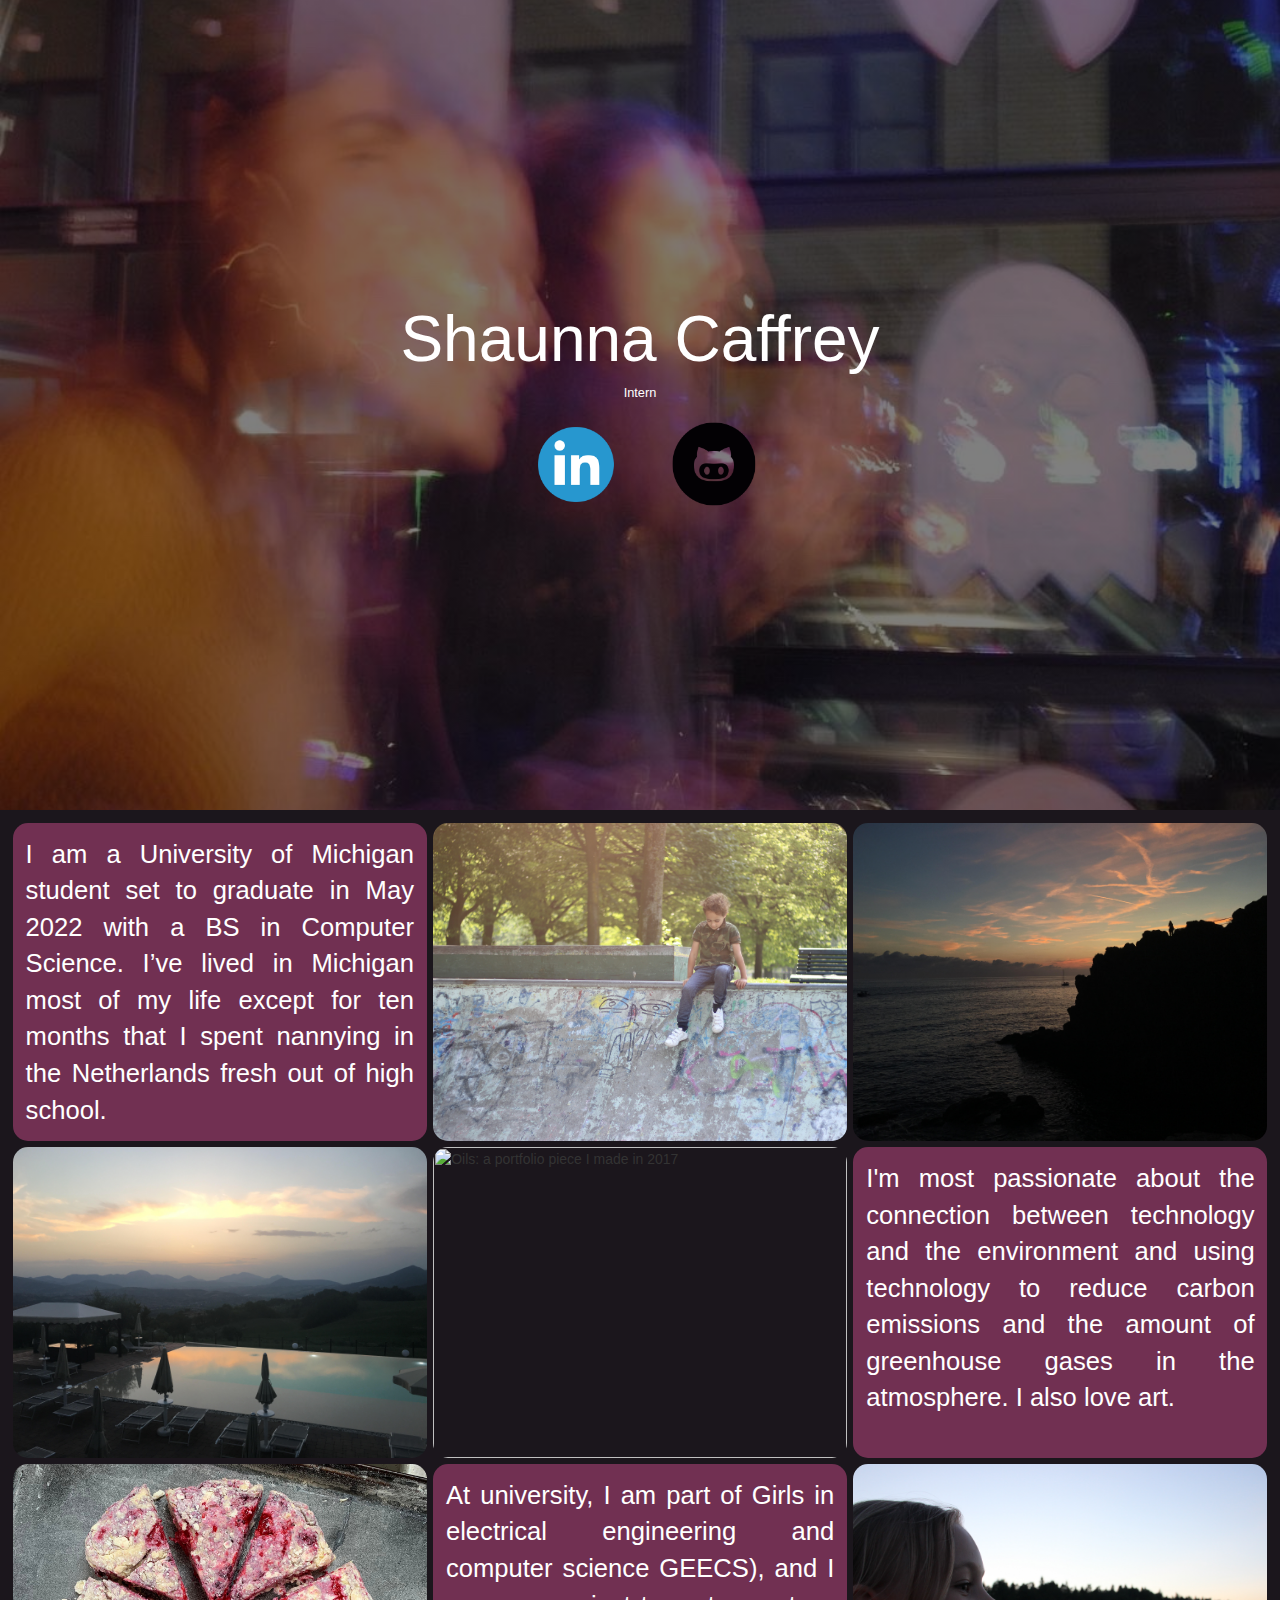
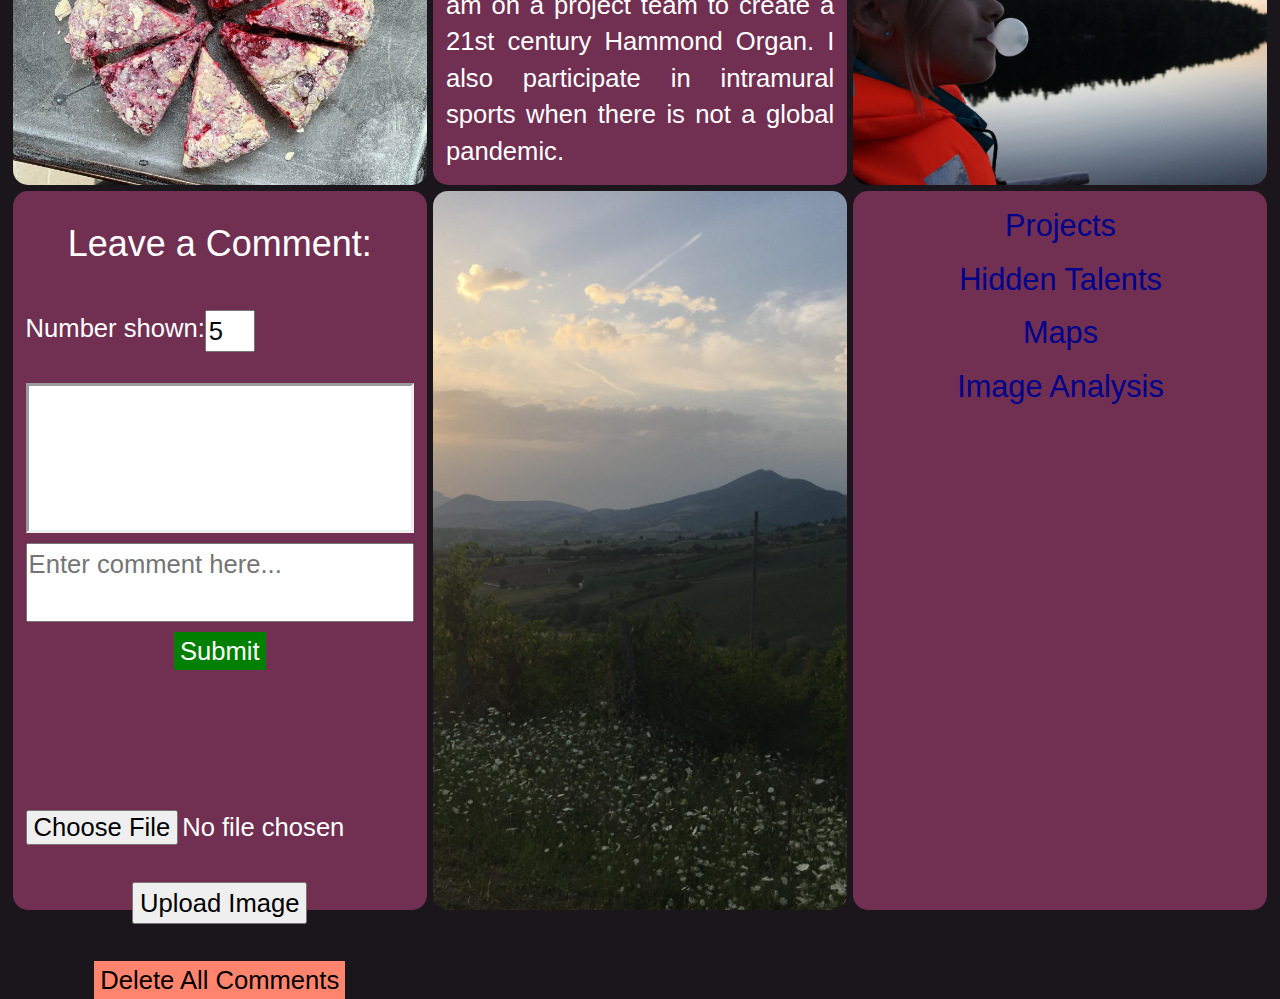
==== commit 802ab7d6: "add ability to mark user location on map" ====
--- a/portfolio/src/main/webapp/index.html
+++ b/portfolio/src/main/webapp/index.html
@@ -83,14 +83,16 @@
 
       <div style="text-align: center" class="grid-text">
         <h1>Leave a Comment:</h1>
-        
+        <br/>
+
         <div style="text-align:left">
         <form action="/data">
-          <label for="num-comments">Number shown</label>
-          <input type="number" style="color:black" id="num-comments" name="num-comments" min="0" value="5" onchange="getComments(this.value)">
+          <p style="float:left" for="num-comments">Number shown: </p>
+          <input type="number" id="num-comments" name="num-comments" min="0" value="5" onchange="getComments(this.value)">
         </form>
         </div>
-        <br/>
+        
+        <br/><br/>
 
         <ul id="comment-container"></ul>
 
--- a/portfolio/src/main/webapp/style.css
+++ b/portfolio/src/main/webapp/style.css
@@ -61,6 +61,12 @@
 
 .grid-item {
     border-radius: 15px;
+}
+
+#num-comments {
+    color: black;
+    float: left;
+    width: 50px;
 }
 
 #comment-container {
